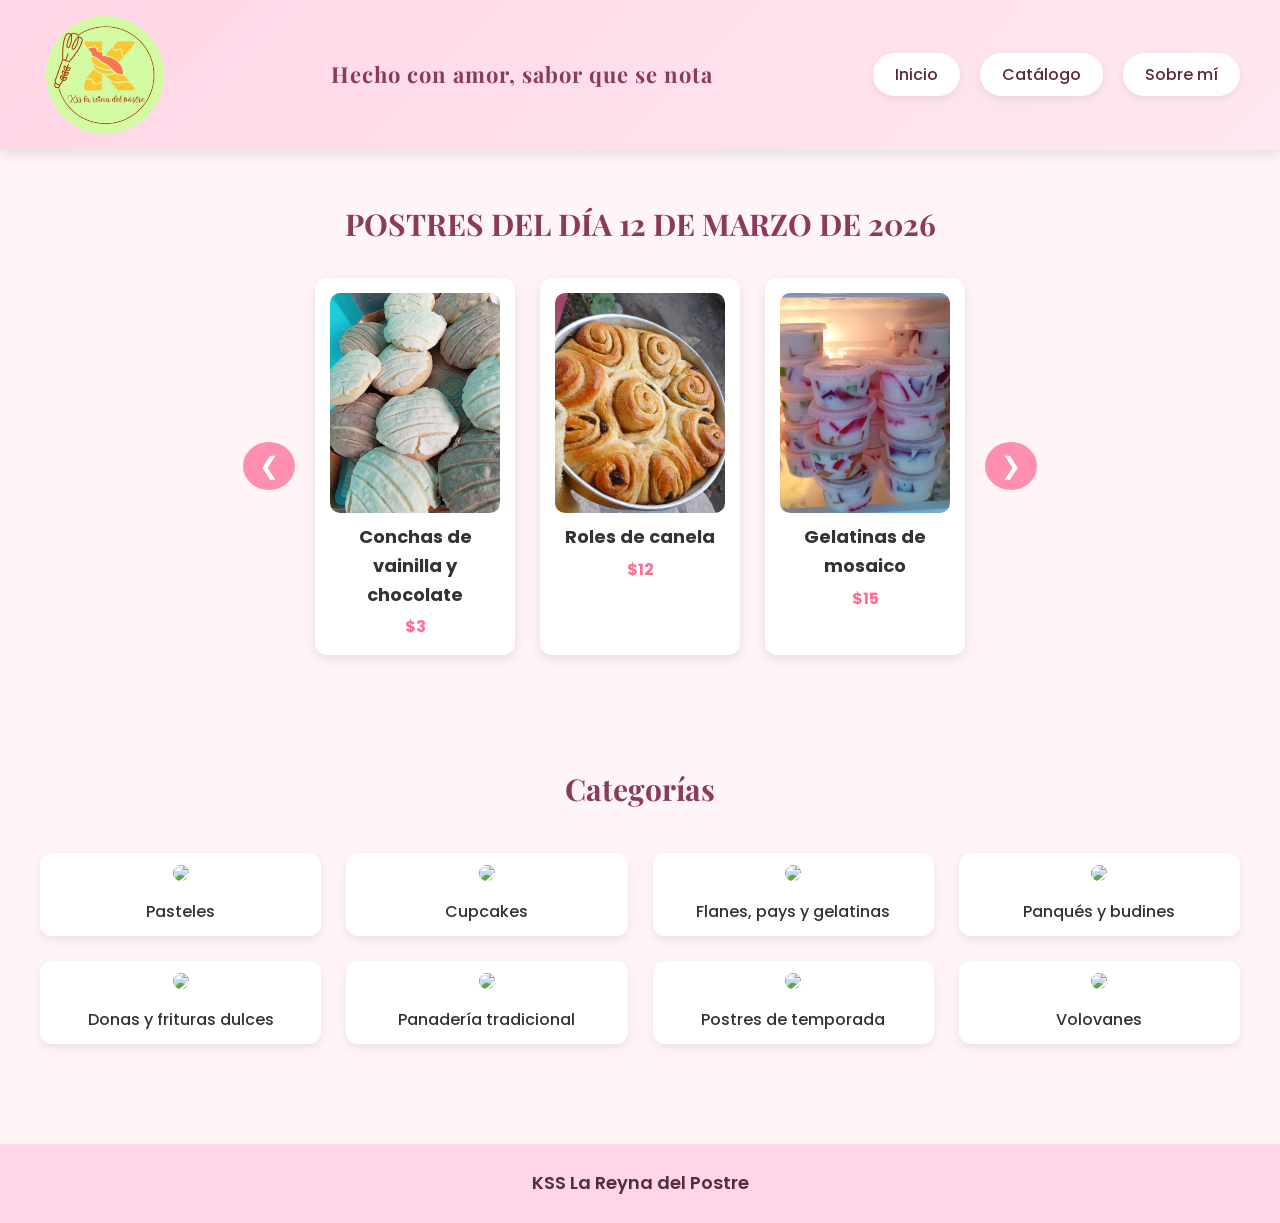
==== reposteria/index.html @ 60f2b6a4 "Continuación del desarrollo del sitio web. Elaboración del menú principal/inicio. Aplicación de esti" ====
<!DOCTYPE html>
<html lang="es">
<head>
<meta charset="UTF-8">
<meta name="viewport" content="width=device-width, initial-scale=1.0">
<title>KSS La Reyna del Postre</title>
<link rel="stylesheet" href="styles.css">
<link href="https://fonts.googleapis.com/css2?family=Playfair+Display:wght@500&family=Poppins:wght@400;500&display=swap" rel="stylesheet">
</head>

<body>

<header class="header">

<div class="header-container">


<img src="images/logoMej.png" alt="Logo" class="logo">


<div class="slogan-container">
<h1 class="slogan">Hecho con amor, sabor que se nota</h1>
</div>

<nav class="navbar">
<ul class="menu">

<li><a href="index.html">Inicio</a></li>
<li><a href="catalogo.html">Catálogo</a></li>
<li><a href="sobremi.html">Sobre mí</a></li>

</ul>
</nav>

</div>

</header>

<main>

<section class="postres-dia">

<h2>POSTRES DEL DÍA 12 DE MARZO DE 2026</h2>

<div class="carousel">

<button class="prev">&#10094;</button>

<div class="carousel-track">

<div class="postre">
<img src="images/conchas.jpeg">
<h3>Conchas de vainilla y chocolate</h3>
<p>$3</p>
</div>

<div class="postre">
<img src="images/roles.jpeg">
<h3>Roles de canela</h3>
<p>$12</p>
</div>

<div class="postre">
<img src="images/gelaMosai.jpeg">
<h3>Gelatinas de mosaico</h3>
<p>$15</p>
</div>

</div>

<button class="next">&#10095;</button>

</div>

</section>

<section class="categorias">

<h2>Categorías</h2>

<div class="grid-categorias">

<a href="catalogo.html" class="categoria">
<img src="images/pastel.jpg">
<p>Pasteles</p>
</a>

<a href="catalogo.html" class="categoria">
<img src="images/cupcake.jpg">
<p>Cupcakes</p>
</a>

<a href="catalogo.html" class="categoria">
<img src="images/flan.jpg">
<p>Flanes, pays y gelatinas</p>
</a>

<a href="catalogo.html" class="categoria">
<img src="images/panque.jpg">
<p>Panqués y budines</p>
</a>

<a href="catalogo.html" class="categoria">
<img src="images/donas.jpg">
<p>Donas y frituras dulces</p>
</a>

<a href="catalogo.html" class="categoria">
<img src="images/panaderia.jpg">
<p>Panadería tradicional</p>
</a>

<a href="catalogo.html" class="categoria">
<img src="images/temporada.jpg">
<p>Postres de temporada</p>
</a>

<a href="catalogo.html" class="categoria">
<img src="images/volovan.jpg">
<p>Volovanes</p>
</a>

</div>

</section>

</main>

<footer>

<p>
<a href="https://facebook.com" target="_blank">
KSS La Reyna del Postre
</a>
</p>

</footer>

<script src="script.js"></script>

</body>
</html>
---- reposteria/styles.css ----
/* ============================= */
/* CONFIGURACIÓN GENERAL */
/* ============================= */

/* Selector universal (*) 
   Se utiliza para aplicar estilos a TODOS los elementos de la página.
   Aquí se eliminan los márgenes y padding por defecto del navegador
   para tener un diseño más limpio y controlado. */
*{
margin:0;
padding:0;
box-sizing:border-box;
}

/* Selector de etiqueta (body)
   Aplica estilos al cuerpo completo de la página web.
   Define la tipografía general, el color de fondo y el color del texto. */
body{
font-family:'Poppins', sans-serif;
background:#fff5f7;
color:#333;
line-height:1.6;
}

/* ============================= */
/* HEADER */
/* ============================= */

/* Selector de clase (.header)
   Aplica estilos al encabezado principal del sitio web. */
.header{
background:linear-gradient(135deg,#ffd6e7,#ffe8f0);
box-shadow:0 4px 12px rgba(0,0,0,0.1);
padding:10px 40px;
}

/* Selector de clase (.header-container)
   Se utiliza como contenedor para organizar los elementos del header
   (logo, slogan y menú) en una misma fila usando Flexbox. */
.header-container{
display:flex;
align-items:center;
justify-content:space-between;
}

/* ============================= */
/* LOGO */
/* ============================= */

/* Selector de clase (.logo)
   Define el tamaño del logo del negocio dentro del encabezado. */
.logo{
height:130px;
width:auto;
}

/* ============================= */
/* SLOGAN */
/* ============================= */

/* Selector de clase (.slogan-container)
   Contenedor que centra el eslogan dentro del header. */
.slogan-container{
flex:1;
text-align:center;
}

/* Selector de clase (.slogan)
   Aplica estilos al texto del eslogan del negocio. */
.slogan{
font-family:'Playfair Display',serif;
font-size:22px;
color:#8b3a5e;
letter-spacing:1px;
}

/* ============================= */
/* NAVBAR */
/* ============================= */

/* Selector de clase (.navbar)
   Contenedor del menú de navegación del sitio. */
.navbar{
display:flex;
justify-content:flex-end;
}

/* Selector de clase (.menu)
   Define la estructura del menú principal usando Flexbox. */
.menu{
display:flex;
gap:20px;
list-style:none;
}

/* ============================= */
/* BOTONES DEL MENÚ */
/* ============================= */

/* Selector descendente (.menu a)
   Aplica estilos a los enlaces <a> que están dentro del menú. */
.menu a{
text-decoration:none;
font-family:'Poppins',sans-serif;
font-weight:500;
font-size:16px;
padding:10px 22px;
border-radius:25px;
color:#5a2a3b;
background:white;
box-shadow:0 3px 8px rgba(0,0,0,0.08);
transition:all 0.3s ease;
}

/* Pseudo-clase :hover
   Cambia el estilo del botón cuando el usuario pasa el cursor sobre él. */
.menu a:hover{
background:#ff8fb1;
color:white;
transform:translateY(-2px);
box-shadow:0 6px 12px rgba(0,0,0,0.15);
}

/* ============================= */
/* POSTRES DEL DIA */
/* ============================= */

/* Selector de clase (.postres-dia)
   Define el espacio y alineación de la sección de postres del día. */
.postres-dia{
padding:50px;
text-align:center;
}

/* Selector descendente (.postres-dia h2)
   Aplica estilos al título de la sección de postres del día. */
.postres-dia h2{
font-family:'Playfair Display',serif;
font-size:30px;
margin-bottom:30px;
color:#8b3a5e;
}

/* ============================= */
/* CARRUSEL */
/* ============================= */

/* Selector de clase (.carousel)
   Contenedor principal del carrusel de postres. */
.carousel{
display:flex;
align-items:center;
justify-content:center;
gap:20px;
}

/* Selector descendente (.carousel button)
   Aplica estilos a los botones del carrusel. */
.carousel button{
background:#ff8fb1;
border:none;
color:white;
font-size:24px;
padding:10px 16px;
border-radius:50%;
cursor:pointer;
transition:0.3s;
}

/* Pseudo-clase :hover para botones */
.carousel button:hover{
background:#ff6f91;
}

/* ============================= */
/* TRACK DEL CARRUSEL */
/* ============================= */

/* Selector de clase (.carousel-track)
   Contenedor que agrupa las tarjetas de postres y permite desplazarlas. */
.carousel-track{
display:flex;
gap:25px;
transition:transform 0.5s;
}

/* ============================= */
/* TARJETAS POSTRES */
/* ============================= */

/* Selector de clase (.postre)
   Define el diseño visual de cada tarjeta de postre. */
.postre{
background:white;
padding:15px;
border-radius:12px;
box-shadow:0 4px 12px rgba(0,0,0,0.1);
width:200px;
transition:0.3s;
display:flex;
flex-direction:column;
align-items:center;
}

/* Pseudo-clase hover para animación */
.postre:hover{
transform:translateY(-5px);
}

/* Selector descendente (.postre img)
   Aplica estilos a las imágenes dentro de las tarjetas de postres. */
.postre img{
width:100%;
height:220px;
object-fit:cover;
border-radius:10px;
margin-bottom:10px;
}

/* Selector descendente (.postre h3)
   Estilos para el nombre del postre. */
.postre h3{
font-size:18px;
margin-bottom:5px;
}

/* Selector descendente (.postre p)
   Estilos para el precio del postre. */
.postre p{
font-weight:bold;
color:#ff6f91;
}

/* ============================= */
/* CATEGORÍAS */
/* ============================= */

/* Selector de clase (.categorias)
   Sección que contiene las categorías de productos. */
.categorias{
padding:60px 40px;
text-align:center;
}

/* Estilos del título de categorías */
.categorias h2{
font-family:'Playfair Display',serif;
font-size:30px;
margin-bottom:40px;
color:#8b3a5e;
}

/* ============================= */
/* GRID CATEGORÍAS */
/* ============================= */

/* Selector de clase (.grid-categorias)
   Utiliza CSS Grid para organizar las categorías en filas y columnas. */
.grid-categorias{
display:grid;
grid-template-columns:repeat(4,1fr);
gap:25px;
}

/* ============================= */
/* TARJETAS CATEGORÍAS */
/* ============================= */

/* Estilo visual de cada tarjeta de categoría */
.categoria{
background:white;
padding:12px;
border-radius:12px;
text-decoration:none;
color:#333;
box-shadow:0 4px 10px rgba(0,0,0,0.08);
transition:0.3s;
}

/* Animación al pasar el mouse */
.categoria:hover{
transform:translateY(-6px);
box-shadow:0 8px 16px rgba(0,0,0,0.15);
}

/* Estilos para las imágenes de categoría */
.categoria img{
width:100%;
border-radius:10px;
margin-bottom:10px;
}

/* Estilos del nombre de la categoría */
.categoria p{
font-weight:500;
font-size:16px;
}

/* ============================= */
/* CATÁLOGO */
/* ============================= */

/* Título de la página catálogo */
.titulo{
text-align:center;
font-size:32px;
margin-top:40px;
color:#8b3a5e;
font-family:'Playfair Display',serif;
}

/* Grid de productos */
.catalogo-grid{
display:grid;
grid-template-columns:repeat(4,1fr);
gap:25px;
padding:50px;
}

/* Tarjeta de producto */
.producto{
background:white;
padding:15px;
border-radius:12px;
text-align:center;
box-shadow:0 4px 10px rgba(0,0,0,0.1);
transition:0.3s;
}

/* Animación hover */
.producto:hover{
transform:translateY(-6px);
}

/* Imagen del producto */
.producto img{
width:100%;
border-radius:10px;
margin-bottom:10px;
}

/* Nombre del producto */
.producto h3{
margin-bottom:5px;
}

/* Precio del producto */
.producto p{
color:#ff6f91;
font-weight:bold;
}

/* ============================= */
/* SOBRE MI */
/* ============================= */

/* Contenedor de la sección sobre el negocio */
.sobre-mi{
max-width:800px;
margin:auto;
padding:60px 30px;
text-align:center;
}

/* Título sección sobre mí */
.sobre-mi h2{
font-family:'Playfair Display',serif;
font-size:32px;
margin-bottom:20px;
color:#8b3a5e;
}

/* Texto descriptivo */
.sobre-mi p{
margin-bottom:15px;
font-size:17px;
}

/* ============================= */
/* FOOTER */
/* ============================= */

/* Selector de etiqueta footer
   Define el diseño del pie de página del sitio. */
footer{
background:#ffd6e7;
padding:25px;
text-align:center;
margin-top:40px;
}

/* Estilos del enlace de Facebook */
footer a{
text-decoration:none;
font-weight:600;
color:#5a2a3b;
font-size:18px;
transition:0.3s;
}

/* Hover en enlace del footer */
footer a:hover{
color:#ff6f91;
}

/* ============================= */
/* RESPONSIVE */
/* ============================= */

/* Media Query
   Ajusta el diseño cuando la pantalla es menor a 1000px. */
@media (max-width:1000px){

.header-container{
flex-direction:column;
gap:15px;
}

.menu{
flex-wrap:wrap;
justify-content:center;
}

.grid-categorias{
grid-template-columns:repeat(2,1fr);
}

.catalogo-grid{
grid-template-columns:repeat(2,1fr);
}

}

/* Media Query para celulares */
@media (max-width:600px){

.grid-categorias{
grid-template-columns:1fr;
}

.catalogo-grid{
grid-template-columns:1fr;
}

.postres-dia{
padding:30px;
}

}
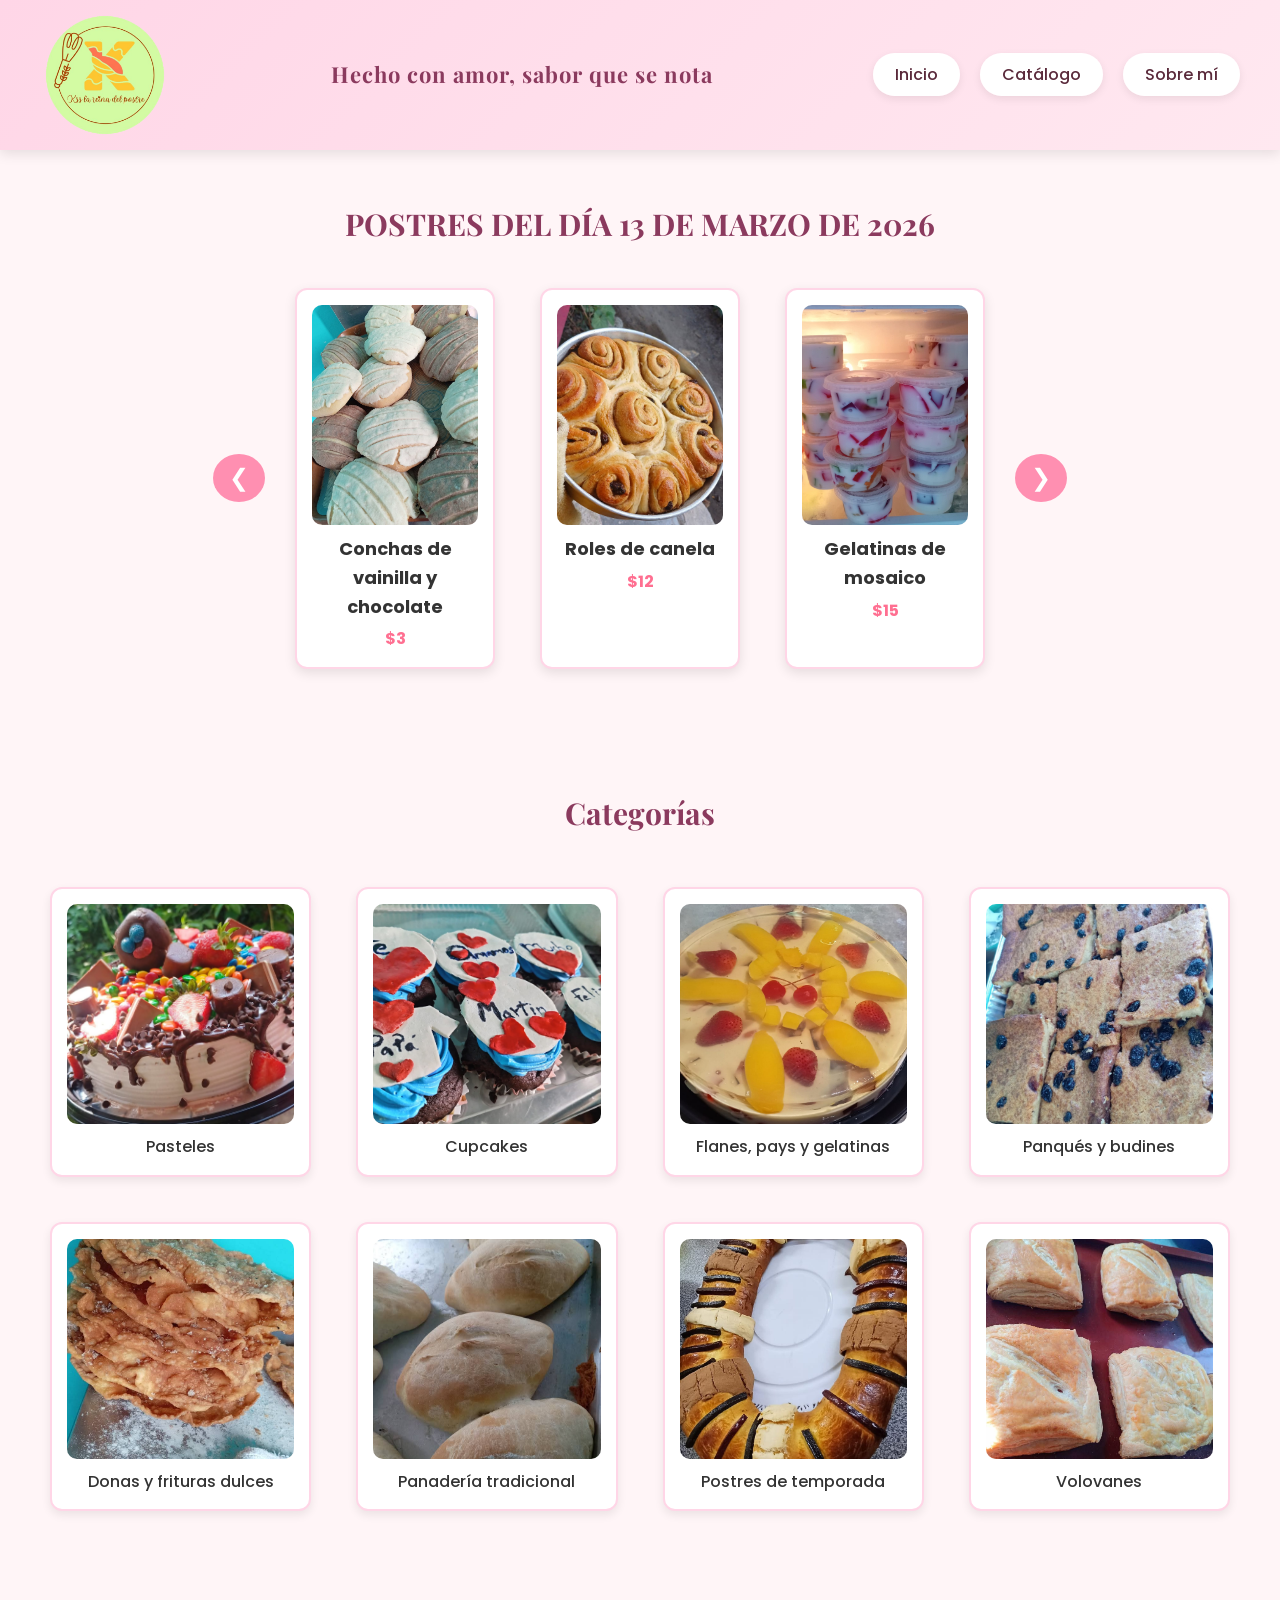
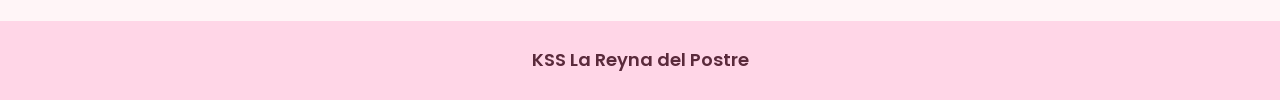
==== commit 5569e0a9: "ESTILOS.CSS ACTUALIZADO ACTUALIZACIONES EN MENÚ PRINCIPAL/INICIO." ====
--- a/reposteria/index.html
+++ b/reposteria/index.html
@@ -4,7 +4,7 @@
 <meta charset="UTF-8">
 <meta name="viewport" content="width=device-width, initial-scale=1.0">
 <title>KSS La Reyna del Postre</title>
-<link rel="stylesheet" href="styles.css">
+<link rel="stylesheet" href="estilos.css">
 <link href="https://fonts.googleapis.com/css2?family=Playfair+Display:wght@500&family=Poppins:wght@400;500&display=swap" rel="stylesheet">
 </head>
 
@@ -40,7 +40,7 @@
 
 <section class="postres-dia">
 
-<h2>POSTRES DEL DÍA 12 DE MARZO DE 2026</h2>
+<h2>POSTRES DEL DÍA 13 DE MARZO DE 2026</h2>
 
 <div class="carousel">
 
@@ -81,42 +81,42 @@
 <div class="grid-categorias">
 
 <a href="catalogo.html" class="categoria">
-<img src="images/pastel.jpg">
+<img src="images/pasteles.jpeg">
 <p>Pasteles</p>
 </a>
 
 <a href="catalogo.html" class="categoria">
-<img src="images/cupcake.jpg">
+<img src="images/cupcakes.jpeg">
 <p>Cupcakes</p>
 </a>
 
 <a href="catalogo.html" class="categoria">
-<img src="images/flan.jpg">
+<img src="images/gelatinas.jpeg">
 <p>Flanes, pays y gelatinas</p>
 </a>
 
 <a href="catalogo.html" class="categoria">
-<img src="images/panque.jpg">
+<img src="images/budin.jpeg">
 <p>Panqués y budines</p>
 </a>
 
 <a href="catalogo.html" class="categoria">
-<img src="images/donas.jpg">
+<img src="images/bunuelos.jpeg">
 <p>Donas y frituras dulces</p>
 </a>
 
 <a href="catalogo.html" class="categoria">
-<img src="images/panaderia.jpg">
+<img src="images/bolillos.jpeg">
 <p>Panadería tradicional</p>
 </a>
 
 <a href="catalogo.html" class="categoria">
-<img src="images/temporada.jpg">
+<img src="images/rosca.jpeg">
 <p>Postres de temporada</p>
 </a>
 
 <a href="catalogo.html" class="categoria">
-<img src="images/volovan.jpg">
+<img src="images/volovanes.jpeg">
 <p>Volovanes</p>
 </a>
 
--- a/reposteria/estilos.css
+++ b/reposteria/estilos.css
@@ -0,0 +1,558 @@
+/* ===================================================== */
+/* CONFIGURACIÓN GENERAL */
+/* ===================================================== */
+
+/* Selector universal (*)
+   Se aplica a TODOS los elementos de la página.
+   Se utiliza para eliminar los márgenes y padding por defecto
+   del navegador y evitar diferencias entre navegadores.
+
+   También se aplica box-sizing:border-box para que el cálculo
+   del tamaño de los elementos incluya el padding y el border
+   dentro del width y height (parte del CSS Box Model). */
+
+*{
+margin:0;
+padding:0;
+box-sizing:border-box;
+}
+
+/* Selector de etiqueta (body)
+   Aplica estilos al cuerpo completo de la página. */
+
+body{
+font-family:'Poppins', sans-serif;
+background:#fff5f7;
+color:#333;
+line-height:1.6;
+}
+
+
+/* ===================================================== */
+/* HEADER */
+/* ===================================================== */
+
+/* Selector de clase (.header)
+   Define el diseño visual del encabezado del sitio web. */
+
+.header{
+background:linear-gradient(135deg,#ffd6e7,#ffe8f0);
+box-shadow:0 4px 12px rgba(0,0,0,0.1);
+
+/* padding forma parte del modelo de caja
+   y crea espacio interno dentro del header */
+
+padding:10px 40px;
+}
+
+/* Contenedor del header */
+
+.header-container{
+
+/* Flexbox permite acomodar logo, slogan y menú en una fila */
+
+display:flex;
+align-items:center;
+justify-content:space-between;
+}
+
+
+/* ===================================================== */
+/* LOGO */
+/* ===================================================== */
+
+/* Selector de clase (.logo)
+   Controla el tamaño del logo del negocio */
+
+.logo{
+
+/* width y height controlan el tamaño del elemento */
+
+height:130px;
+width:auto;
+}
+
+
+/* ===================================================== */
+/* SLOGAN */
+/* ===================================================== */
+
+.slogan-container{
+flex:1;
+text-align:center;
+}
+
+/* Estilos del texto del slogan */
+
+.slogan{
+font-family:'Playfair Display',serif;
+font-size:22px;
+color:#8b3a5e;
+letter-spacing:1px;
+}
+
+
+/* ===================================================== */
+/* NAVBAR */
+/* ===================================================== */
+
+.navbar{
+display:flex;
+justify-content:flex-end;
+}
+
+.menu{
+
+/* Flexbox organiza los botones del menú */
+
+display:flex;
+gap:20px;
+list-style:none;
+}
+
+
+/* ===================================================== */
+/* BOTONES DEL MENÚ */
+/* ===================================================== */
+
+/* Selector descendente (.menu a)
+   Aplica estilos a los enlaces que están dentro del menú */
+
+.menu a{
+
+text-decoration:none;
+font-family:'Poppins',sans-serif;
+font-weight:500;
+font-size:16px;
+
+/* padding genera espacio interno dentro del botón */
+
+padding:10px 22px;
+
+border-radius:25px;
+color:#5a2a3b;
+background:white;
+
+box-shadow:0 3px 8px rgba(0,0,0,0.08);
+transition:all 0.3s ease;
+}
+
+/* Pseudo-clase hover
+   Cambia el estilo cuando el usuario pasa el cursor */
+
+.menu a:hover{
+background:#ff8fb1;
+color:white;
+transform:translateY(-2px);
+box-shadow:0 6px 12px rgba(0,0,0,0.15);
+}
+
+
+/* ===================================================== */
+/* POSTRES DEL DÍA */
+/* ===================================================== */
+
+.postres-dia{
+
+/* padding crea espacio interno en la sección */
+
+padding:50px;
+text-align:center;
+}
+
+.postres-dia h2{
+font-family:'Playfair Display',serif;
+font-size:30px;
+
+/* margin separa el título de los elementos inferiores */
+
+margin-bottom:30px;
+color:#8b3a5e;
+}
+
+
+/* ===================================================== */
+/* CARRUSEL */
+/* ===================================================== */
+
+.carousel{
+display:flex;
+align-items:center;
+justify-content:center;
+gap:20px;
+}
+
+.carousel button{
+
+background:#ff8fb1;
+border:none;
+color:white;
+font-size:24px;
+
+/* padding controla el tamaño interno del botón */
+
+padding:10px 16px;
+
+border-radius:50%;
+cursor:pointer;
+transition:0.3s;
+}
+
+.carousel button:hover{
+background:#ff6f91;
+}
+
+
+/* ===================================================== */
+/* CONTENEDOR DE TARJETAS */
+/* ===================================================== */
+
+.carousel-track{
+
+/* flex organiza las tarjetas horizontalmente */
+
+display:flex;
+gap:25px;
+transition:transform 0.5s;
+}
+
+
+/* ===================================================== */
+/* TARJETAS DE POSTRES */
+/* EJEMPLO DEL CSS BOX MODEL */
+/* ===================================================== */
+
+.postre{
+
+/* CONTENT
+   El contenido de esta caja incluye
+   la imagen del postre, su nombre y precio */
+
+background:white;
+
+/* WIDTH controla el ancho de la tarjeta */
+
+width:200px;
+
+/* PADDING
+   Espacio interno entre el contenido y el borde */
+
+padding:15px;
+
+/* BORDER
+   Borde visible de la tarjeta */
+
+border:2px solid #ffd6e7;
+
+/* BORDER RADIUS
+   Redondea las esquinas */
+
+border-radius:12px;
+
+/* MARGIN
+   Espacio externo entre tarjetas */
+
+margin:10px;
+
+box-shadow:0 4px 12px rgba(0,0,0,0.1);
+transition:0.3s;
+
+/* flex organiza contenido verticalmente */
+
+display:flex;
+flex-direction:column;
+align-items:center;
+}
+
+.postre:hover{
+transform:translateY(-5px);
+}
+
+/* Imagen del postre */
+
+.postre img{
+
+/* width ocupa todo el ancho del contenedor */
+
+width:100%;
+
+/* height controla la altura para que todas
+   las imágenes tengan el mismo tamaño */
+
+height:220px;
+
+/* evita que la imagen se deforme */
+
+object-fit:cover;
+
+border-radius:10px;
+margin-bottom:10px;
+}
+
+.postre h3{
+font-size:18px;
+margin-bottom:5px;
+}
+
+.postre p{
+font-weight:bold;
+color:#ff6f91;
+}
+
+
+/* ===================================================== */
+/* CATEGORÍAS */
+/* ===================================================== */
+
+.categorias{
+padding:60px 40px;
+text-align:center;
+}
+
+.categorias h2{
+font-family:'Playfair Display',serif;
+font-size:30px;
+margin-bottom:40px;
+color:#8b3a5e;
+}
+
+
+/* ===================================================== */
+/* GRID DE CATEGORÍAS */
+/* ===================================================== */
+
+.grid-categorias{
+
+/* CSS Grid organiza las categorías en columnas */
+
+display:grid;
+grid-template-columns:repeat(4,1fr);
+gap:25px;
+}
+
+
+/* ===================================================== */
+/* TARJETAS DE CATEGORÍAS */
+/* (APLICANDO EL BOX MODEL) */
+/* ===================================================== */
+
+.categoria{
+
+background:white;
+
+/* padding crea espacio interno */
+
+padding:15px;
+
+/* border forma parte del modelo de caja */
+
+border:2px solid #ffd6e7;
+
+border-radius:12px;
+
+/* margin separa tarjetas */
+
+margin:10px;
+
+text-decoration:none;
+color:#333;
+
+box-shadow:0 4px 10px rgba(0,0,0,0.08);
+transition:0.3s;
+
+display:flex;
+flex-direction:column;
+align-items:center;
+}
+
+.categoria:hover{
+transform:translateY(-6px);
+box-shadow:0 8px 16px rgba(0,0,0,0.15);
+}
+
+/* Imagen de categoría */
+
+.categoria img{
+
+width:100%;
+
+/* altura fija para que todas las imágenes
+   tengan el mismo tamaño */
+
+height:220px;
+
+/* evita deformación */
+
+object-fit:cover;
+
+border-radius:10px;
+
+margin-bottom:10px;
+}
+
+.categoria p{
+font-weight:500;
+font-size:16px;
+}
+
+
+/* ===================================================== */
+/* CATÁLOGO */
+/* ===================================================== */
+
+.titulo{
+text-align:center;
+font-size:32px;
+margin-top:40px;
+color:#8b3a5e;
+font-family:'Playfair Display',serif;
+}
+
+.catalogo-grid{
+display:grid;
+grid-template-columns:repeat(4,1fr);
+gap:25px;
+padding:50px;
+}
+
+.producto{
+
+background:white;
+
+padding:15px;
+
+border:2px solid #ffd6e7;
+
+border-radius:12px;
+
+margin:10px;
+
+text-align:center;
+
+box-shadow:0 4px 10px rgba(0,0,0,0.1);
+transition:0.3s;
+}
+
+.producto:hover{
+transform:translateY(-6px);
+}
+
+.producto img{
+width:100%;
+height:220px;
+object-fit:cover;
+border-radius:10px;
+margin-bottom:10px;
+}
+
+.producto h3{
+margin-bottom:5px;
+}
+
+.producto p{
+color:#ff6f91;
+font-weight:bold;
+}
+
+
+/* ===================================================== */
+/* SOBRE MI */
+/* ===================================================== */
+
+.sobre-mi{
+
+max-width:800px;
+
+/* margin auto centra el contenedor */
+
+margin:auto;
+
+padding:60px 30px;
+
+text-align:center;
+}
+
+.sobre-mi h2{
+font-family:'Playfair Display',serif;
+font-size:32px;
+margin-bottom:20px;
+color:#8b3a5e;
+}
+
+.sobre-mi p{
+margin-bottom:15px;
+font-size:17px;
+}
+
+
+/* ===================================================== */
+/* FOOTER */
+/* ===================================================== */
+
+footer{
+
+background:#ffd6e7;
+
+padding:25px;
+
+text-align:center;
+
+/* margin-top separa el footer del contenido */
+
+margin-top:40px;
+}
+
+footer a{
+text-decoration:none;
+font-weight:600;
+color:#5a2a3b;
+font-size:18px;
+transition:0.3s;
+}
+
+footer a:hover{
+color:#ff6f91;
+}
+
+
+/* ===================================================== */
+/* RESPONSIVE */
+/* ===================================================== */
+
+@media (max-width:1000px){
+
+.header-container{
+flex-direction:column;
+gap:15px;
+}
+
+.menu{
+flex-wrap:wrap;
+justify-content:center;
+}
+
+.grid-categorias{
+grid-template-columns:repeat(2,1fr);
+}
+
+.catalogo-grid{
+grid-template-columns:repeat(2,1fr);
+}
+
+}
+
+@media (max-width:600px){
+
+.grid-categorias{
+grid-template-columns:1fr;
+}
+
+.catalogo-grid{
+grid-template-columns:1fr;
+}
+
+.postres-dia{
+padding:30px;
+}
+
+}
